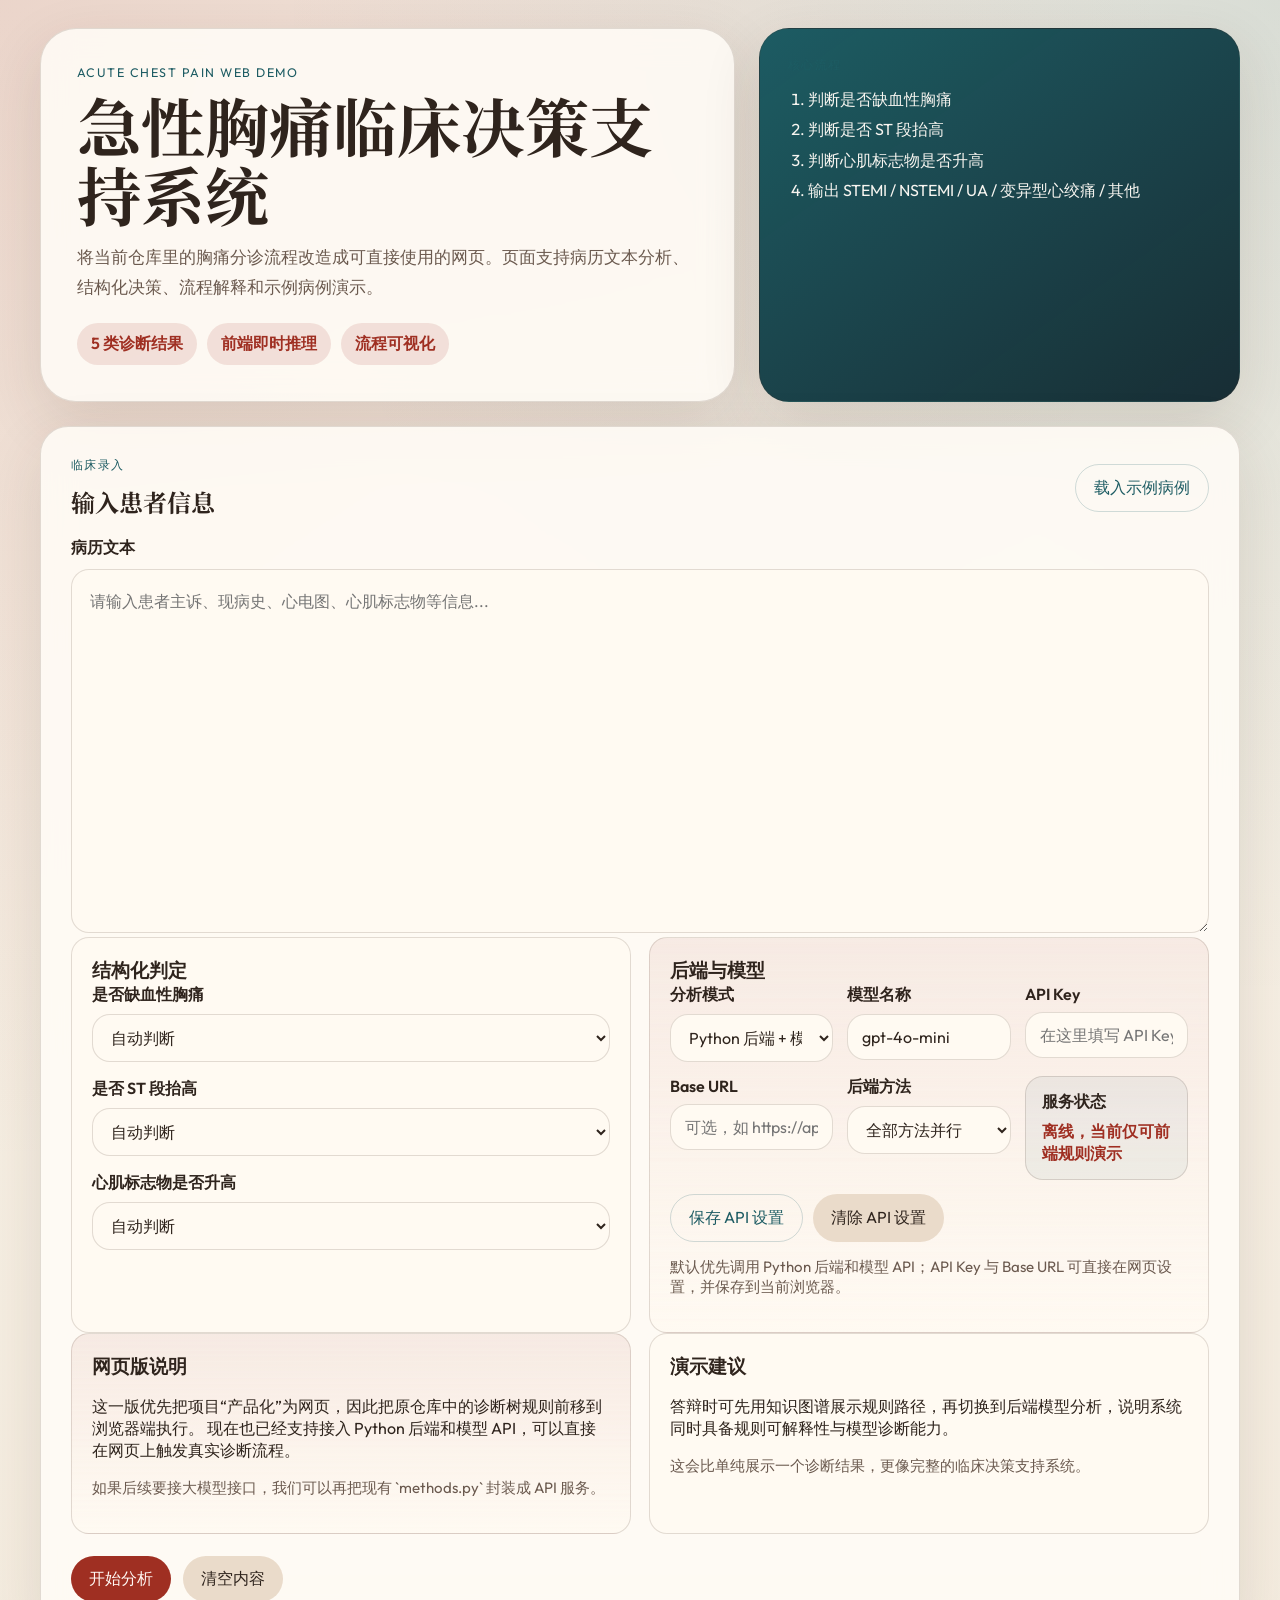
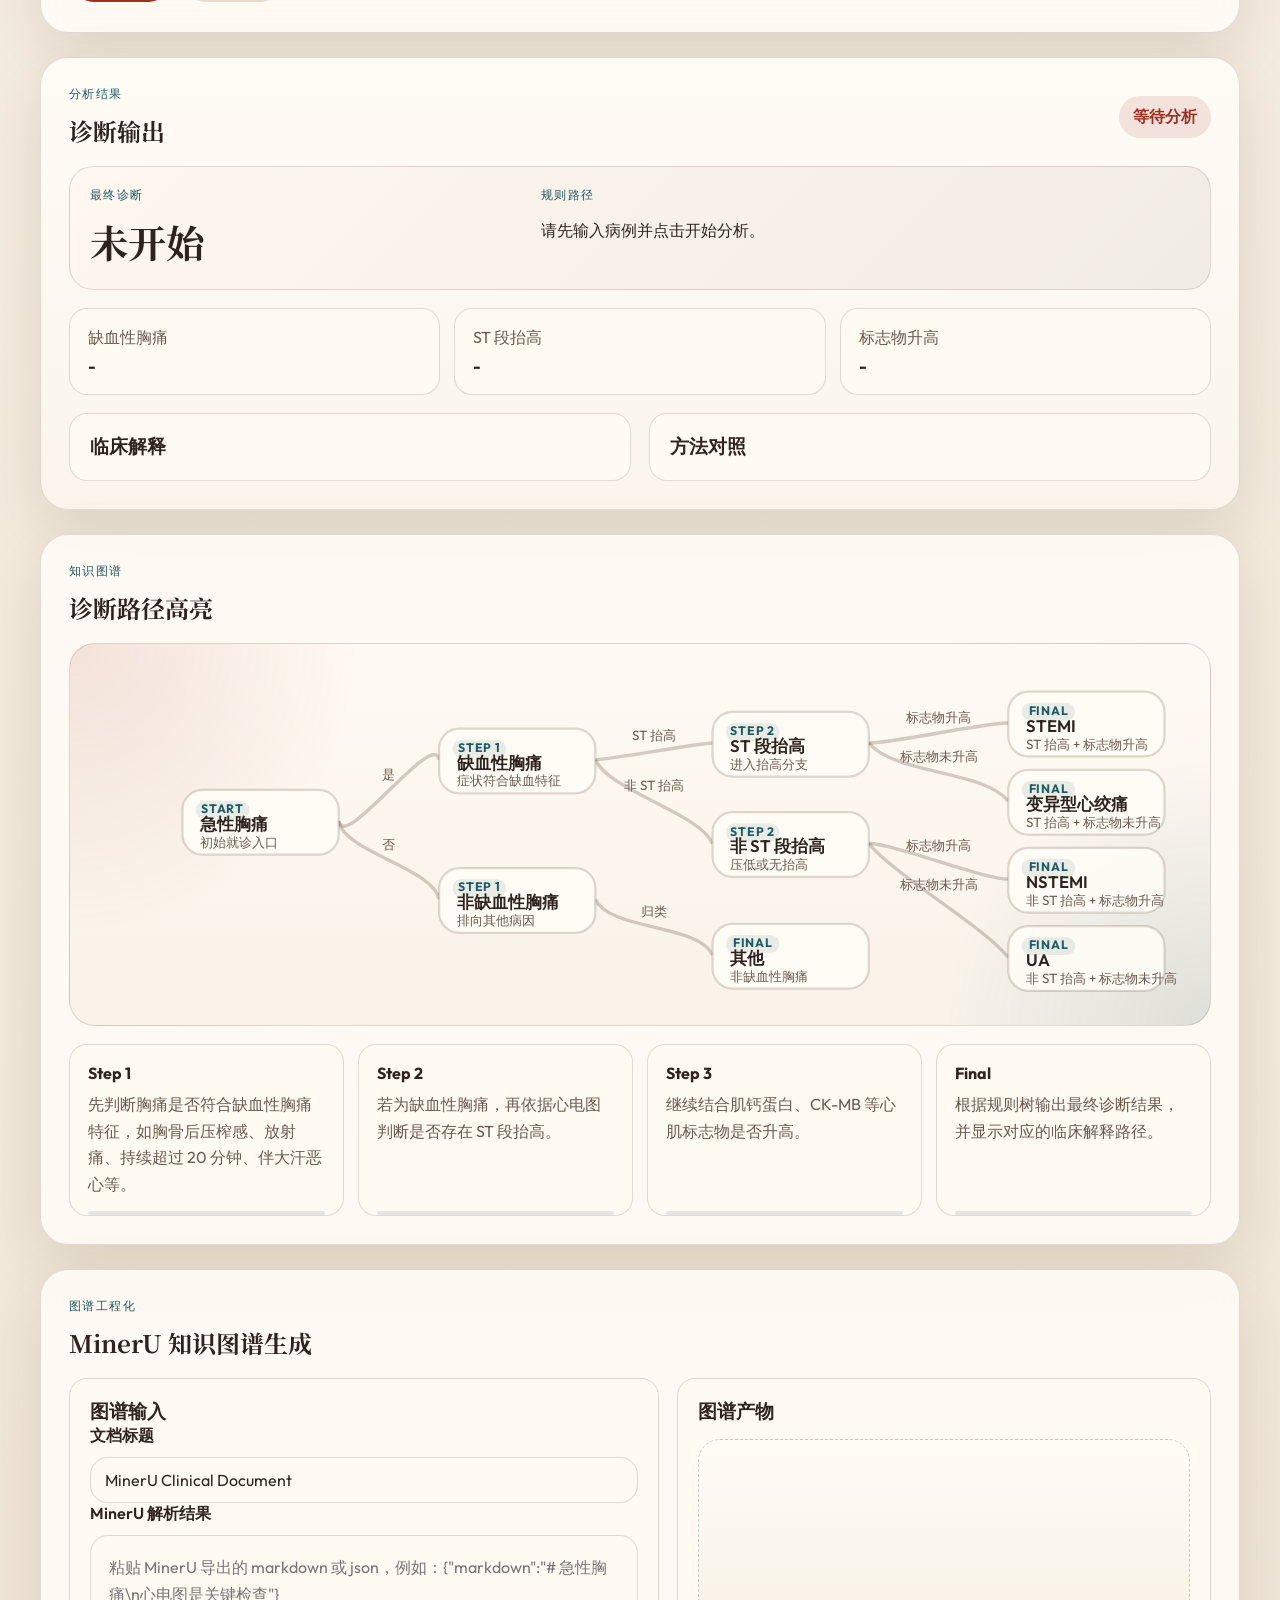
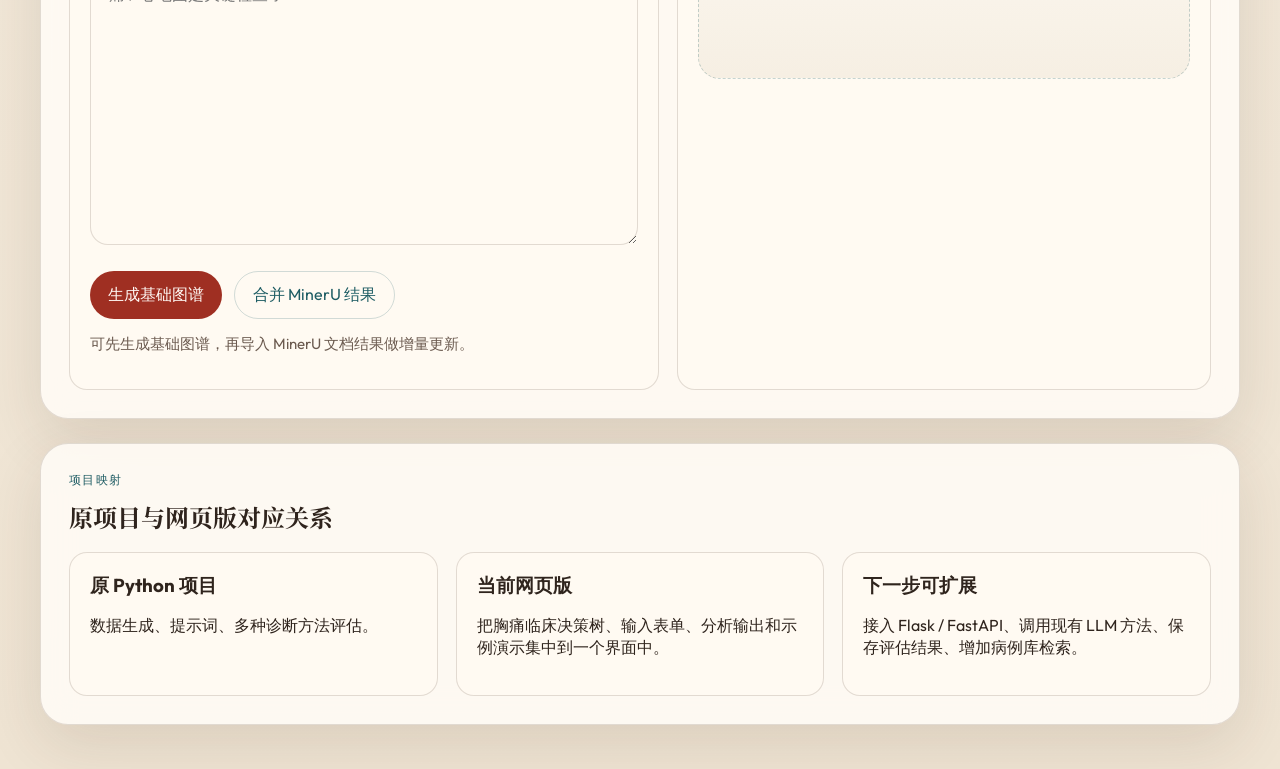
==== index.html @ d62039b8 "Applied Web Design" ====
<!DOCTYPE html>
<html lang="zh-CN">
<head>
  <meta charset="UTF-8">
  <meta name="viewport" content="width=device-width, initial-scale=1.0">
  <title>急性胸痛临床决策支持系统</title>
  <link rel="preconnect" href="https://fonts.googleapis.com">
  <link rel="preconnect" href="https://fonts.gstatic.com" crossorigin>
  <link href="https://fonts.googleapis.com/css2?family=Noto+Serif+SC:wght@400;500;600;700&family=Outfit:wght@400;500;600;700&display=swap" rel="stylesheet">
  <link rel="stylesheet" href="styles.css">
</head>
<body>
  <div class="page-shell">
    <header class="hero">
      <div class="hero-copy">
        <p class="eyebrow">Acute Chest Pain Web Demo</p>
        <h1>急性胸痛临床决策支持系统</h1>
        <p class="hero-text">
          将当前仓库里的胸痛分诊流程改造成可直接使用的网页。页面支持病历文本分析、结构化决策、流程解释和示例病例演示。
        </p>
        <div class="hero-badges">
          <span>5 类诊断结果</span>
          <span>前端即时推理</span>
          <span>流程可视化</span>
        </div>
      </div>
      <div class="hero-panel">
        <div class="hero-panel-card">
          <p class="panel-label">核心流程</p>
          <ol>
            <li>判断是否缺血性胸痛</li>
            <li>判断是否 ST 段抬高</li>
            <li>判断心肌标志物是否升高</li>
            <li>输出 STEMI / NSTEMI / UA / 变异型心绞痛 / 其他</li>
          </ol>
        </div>
      </div>
    </header>

    <main class="layout">
      <section class="card card-lg">
        <div class="section-head">
          <div>
            <p class="section-kicker">临床录入</p>
            <h2>输入患者信息</h2>
          </div>
          <button id="load-sample" class="ghost-button" type="button">载入示例病例</button>
        </div>

        <label class="field-label" for="patient-description">病历文本</label>
        <textarea id="patient-description" class="text-input" rows="12" placeholder="请输入患者主诉、现病史、心电图、心肌标志物等信息..."></textarea>

        <div class="grid-two">
          <div class="subcard">
            <h3>结构化判定</h3>
            <div class="toggle-group">
              <label>
                <span>是否缺血性胸痛</span>
                <select id="ischemic-select">
                  <option value="auto">自动判断</option>
                  <option value="yes">是</option>
                  <option value="no">否</option>
                </select>
              </label>
              <label>
                <span>是否 ST 段抬高</span>
                <select id="st-select">
                  <option value="auto">自动判断</option>
                  <option value="yes">是</option>
                  <option value="no">否</option>
                </select>
              </label>
              <label>
                <span>心肌标志物是否升高</span>
                <select id="biomarker-select">
                  <option value="auto">自动判断</option>
                  <option value="yes">是</option>
                  <option value="no">否</option>
                </select>
              </label>
            </div>
          </div>

          <div class="subcard accent-card">
            <h3>后端与模型</h3>
            <div class="backend-grid">
              <label>
                <span>分析模式</span>
                <select id="analysis-mode">
                  <option value="backend">Python 后端 + 模型 API</option>
                  <option value="frontend">前端规则兜底</option>
                </select>
              </label>
              <label>
                <span>模型名称</span>
                <input id="model-input" class="text-like-input" type="text" value="gpt-4o-mini" placeholder="如 gpt-4o-mini">
              </label>
              <label>
                <span>API Key</span>
                <input id="api-key-input" class="text-like-input" type="password" placeholder="在这里填写 API Key">
              </label>
              <label>
                <span>Base URL</span>
                <input id="base-url-input" class="text-like-input" type="text" placeholder="可选，如 https://api.openai.com/v1">
              </label>
              <label>
                <span>后端方法</span>
                <select id="backend-method">
                  <option value="all_methods">全部方法并行</option>
                  <option value="step_by_step">逐步引导</option>
                  <option value="direct">直接诊断</option>
                  <option value="direct_generation">直接生成</option>
                  <option value="intermediate_state">中间状态</option>
                  <option value="full_workflow">全流程</option>
                </select>
              </label>
              <div class="server-status-box">
                <span class="server-status-label">服务状态</span>
                <strong id="server-status">检测中</strong>
              </div>
            </div>
            <div class="api-action-row">
              <button id="save-api-settings" class="ghost-button" type="button">保存 API 设置</button>
              <button id="clear-api-settings" class="secondary-button" type="button">清除 API 设置</button>
            </div>
            <p class="mini-note">
              默认优先调用 Python 后端和模型 API；API Key 与 Base URL 可直接在网页设置，并保存到当前浏览器。
            </p>
          </div>
        </div>

        <div class="grid-two">
          <div class="subcard accent-card">
            <h3>网页版说明</h3>
            <p>
              这一版优先把项目“产品化”为网页，因此把原仓库中的诊断树规则前移到浏览器端执行。
              现在也已经支持接入 Python 后端和模型 API，可以直接在网页上触发真实诊断流程。
            </p>
            <p class="mini-note">如果后续要接大模型接口，我们可以再把现有 `methods.py` 封装成 API 服务。</p>
          </div>
          <div class="subcard">
            <h3>演示建议</h3>
            <p>答辩时可先用知识图谱展示规则路径，再切换到后端模型分析，说明系统同时具备规则可解释性与模型诊断能力。</p>
            <p class="mini-note">这会比单纯展示一个诊断结果，更像完整的临床决策支持系统。</p>
          </div>
        </div>

        <div class="action-row">
          <button id="run-diagnosis" class="primary-button" type="button">开始分析</button>
          <button id="reset-form" class="secondary-button" type="button">清空内容</button>
        </div>
      </section>

      <section class="card result-card">
        <div class="section-head">
          <div>
            <p class="section-kicker">分析结果</p>
            <h2>诊断输出</h2>
          </div>
          <span id="confidence-chip" class="status-chip">等待分析</span>
        </div>

        <div class="result-hero">
          <div>
            <p class="result-label">最终诊断</p>
            <h3 id="diagnosis-result">未开始</h3>
          </div>
          <div>
            <p class="result-label">规则路径</p>
            <p id="diagnosis-path">请先输入病例并点击开始分析。</p>
          </div>
        </div>

        <div class="grid-three" id="decision-summary">
          <article class="decision-pill">
            <span>缺血性胸痛</span>
            <strong id="ischemic-result">-</strong>
          </article>
          <article class="decision-pill">
            <span>ST 段抬高</span>
            <strong id="st-result">-</strong>
          </article>
          <article class="decision-pill">
            <span>标志物升高</span>
            <strong id="biomarker-result">-</strong>
          </article>
        </div>

        <div class="explain-grid">
          <article class="subcard">
            <h3>临床解释</h3>
            <ul id="reason-list" class="reason-list"></ul>
          </article>
          <article class="subcard">
            <h3>方法对照</h3>
            <div id="method-cards" class="method-cards"></div>
          </article>
        </div>
      </section>

      <section class="card">
        <div class="section-head">
          <div>
            <p class="section-kicker">知识图谱</p>
            <h2>诊断路径高亮</h2>
          </div>
        </div>
        <div class="knowledge-panel">
          <div id="knowledge-graph" class="knowledge-graph"></div>
          <div id="workflow" class="workflow"></div>
        </div>
      </section>

      <section class="card">
        <div class="section-head">
          <div>
            <p class="section-kicker">图谱工程化</p>
            <h2>MinerU 知识图谱生成</h2>
          </div>
        </div>
        <div class="graph-builder-grid">
          <div class="subcard">
            <h3>图谱输入</h3>
            <label class="field-label" for="mineru-title-input">文档标题</label>
            <input id="mineru-title-input" class="text-like-input" type="text" value="MinerU Clinical Document" placeholder="例如：急性胸痛临床指南">

            <label class="field-label" for="mineru-payload-input">MinerU 解析结果</label>
            <textarea id="mineru-payload-input" class="text-input mineru-textarea" rows="10" placeholder='粘贴 MinerU 导出的 markdown 或 json，例如：{"markdown":"# 急性胸痛\n心电图是关键检查"}'></textarea>

            <div class="action-row">
              <button id="build-base-graph" class="primary-button" type="button">生成基础图谱</button>
              <button id="ingest-mineru-graph" class="ghost-button" type="button">合并 MinerU 结果</button>
            </div>
            <p id="graph-build-status" class="mini-note">可先生成基础图谱，再导入 MinerU 文档结果做增量更新。</p>
          </div>

          <div class="subcard">
            <h3>图谱产物</h3>
            <div id="graph-artifacts" class="artifact-list"></div>
            <div class="preview-frame">
              <img id="graph-preview-image" class="graph-preview-image" alt="知识图谱 SVG 预览">
            </div>
          </div>
        </div>
      </section>

      <section class="card">
        <div class="section-head">
          <div>
            <p class="section-kicker">项目映射</p>
            <h2>原项目与网页版对应关系</h2>
          </div>
        </div>
        <div class="mapping-grid">
          <article class="mapping-item">
            <h3>原 Python 项目</h3>
            <p>数据生成、提示词、多种诊断方法评估。</p>
          </article>
          <article class="mapping-item">
            <h3>当前网页版</h3>
            <p>把胸痛临床决策树、输入表单、分析输出和示例演示集中到一个界面中。</p>
          </article>
          <article class="mapping-item">
            <h3>下一步可扩展</h3>
            <p>接入 Flask / FastAPI、调用现有 LLM 方法、保存评估结果、增加病例库检索。</p>
          </article>
        </div>
      </section>
    </main>
  </div>

  <script src="app.js"></script>
</body>
</html>
---- styles.css ----
:root {
  --bg: #f7f1e8;
  --bg-accent: #efe2d1;
  --surface: rgba(255, 252, 246, 0.88);
  --surface-strong: #fffaf2;
  --ink: #2f241d;
  --muted: #6b5a4f;
  --line: rgba(77, 54, 38, 0.16);
  --primary: #9f2f22;
  --primary-soft: rgba(159, 47, 34, 0.12);
  --secondary: #1d5c63;
  --good: #245c3f;
  --warn: #8f4a16;
  --shadow: 0 20px 60px rgba(67, 40, 21, 0.12);
  --radius-lg: 28px;
  --radius-md: 18px;
  --radius-sm: 12px;
}

* {
  box-sizing: border-box;
}

body {
  margin: 0;
  font-family: "Outfit", "Segoe UI", sans-serif;
  color: var(--ink);
  background:
    radial-gradient(circle at top left, rgba(159, 47, 34, 0.15), transparent 28%),
    radial-gradient(circle at top right, rgba(29, 92, 99, 0.14), transparent 24%),
    linear-gradient(180deg, #f8f2e8 0%, #efe4d3 100%);
}

button,
input,
select,
textarea {
  font: inherit;
}

.page-shell {
  width: min(1200px, calc(100% - 32px));
  margin: 0 auto;
  padding: 28px 0 44px;
}

.hero {
  display: grid;
  grid-template-columns: 1.3fr 0.9fr;
  gap: 24px;
  align-items: stretch;
  margin-bottom: 24px;
}

.hero-copy,
.hero-panel-card,
.card {
  background: var(--surface);
  backdrop-filter: blur(16px);
  border: 1px solid var(--line);
  box-shadow: var(--shadow);
}

.hero-copy {
  border-radius: 36px;
  padding: 36px;
}

.eyebrow,
.section-kicker,
.panel-label,
.result-label {
  margin: 0 0 10px;
  text-transform: uppercase;
  letter-spacing: 0.12em;
  font-size: 0.78rem;
  color: var(--secondary);
}

.hero h1,
.card h2,
.result-hero h3 {
  font-family: "Noto Serif SC", serif;
}

.hero h1 {
  margin: 0 0 14px;
  font-size: clamp(2.2rem, 5vw, 4rem);
  line-height: 1.08;
}

.hero-text {
  max-width: 60ch;
  margin: 0;
  color: var(--muted);
  font-size: 1.05rem;
  line-height: 1.75;
}

.hero-badges {
  display: flex;
  flex-wrap: wrap;
  gap: 10px;
  margin-top: 22px;
}

.hero-badges span,
.status-chip {
  display: inline-flex;
  align-items: center;
  border-radius: 999px;
  padding: 10px 14px;
  background: var(--primary-soft);
  color: var(--primary);
  font-weight: 600;
}

.hero-panel {
  display: flex;
}

.hero-panel-card {
  width: 100%;
  border-radius: 30px;
  padding: 28px;
  background:
    linear-gradient(145deg, rgba(29, 92, 99, 0.92), rgba(23, 40, 47, 0.9)),
    var(--secondary);
  color: #f7f5f0;
}

.hero-panel-card ol {
  margin: 0;
  padding-left: 20px;
  line-height: 1.9;
}

.layout {
  display: grid;
  gap: 24px;
}

.card {
  border-radius: var(--radius-lg);
  padding: 28px;
}

.card-lg {
  padding: 30px;
}

.section-head {
  display: flex;
  align-items: center;
  justify-content: space-between;
  gap: 14px;
  margin-bottom: 18px;
}

.section-head h2,
.subcard h3,
.mapping-item h3 {
  margin: 0;
}

.field-label {
  display: block;
  margin-bottom: 10px;
  font-weight: 600;
}

.text-input,
select,
.text-like-input {
  width: 100%;
  border: 1px solid var(--line);
  border-radius: var(--radius-md);
  background: var(--surface-strong);
  color: var(--ink);
}

.text-input,
select {
  width: 100%;
}

.text-input {
  padding: 18px;
  line-height: 1.7;
  resize: vertical;
  min-height: 220px;
}

.grid-two,
.explain-grid,
.mapping-grid {
  display: grid;
  gap: 18px;
}

.grid-two,
.explain-grid {
  grid-template-columns: repeat(2, minmax(0, 1fr));
}

.subcard,
.mapping-item,
.decision-pill,
.method-item {
  border: 1px solid var(--line);
  border-radius: var(--radius-md);
  background: var(--surface-strong);
}

.subcard {
  padding: 20px;
}

.accent-card {
  background: linear-gradient(180deg, rgba(159, 47, 34, 0.08), rgba(255, 250, 242, 1));
}

.mini-note {
  color: var(--muted);
  font-size: 0.94rem;
}

.toggle-group {
  display: grid;
  gap: 16px;
}

.toggle-group label span {
  display: block;
  margin-bottom: 8px;
  font-weight: 600;
}

select {
  padding: 12px 14px;
}

.text-like-input {
  padding: 12px 14px;
}

.backend-grid {
  display: grid;
  gap: 14px;
  grid-template-columns: repeat(3, minmax(0, 1fr));
}

.backend-grid label span,
.server-status-label {
  display: block;
  margin-bottom: 8px;
  font-weight: 600;
}

.server-status-box {
  border: 1px solid var(--line);
  border-radius: var(--radius-md);
  background: rgba(29, 92, 99, 0.06);
  padding: 14px 16px;
}

.server-status-box strong {
  display: block;
  font-size: 1rem;
  color: var(--secondary);
}

.api-action-row {
  display: flex;
  flex-wrap: wrap;
  gap: 10px;
  margin-top: 14px;
}

.action-row {
  display: flex;
  flex-wrap: wrap;
  gap: 12px;
  margin-top: 22px;
}

.primary-button,
.secondary-button,
.ghost-button {
  border: none;
  border-radius: 999px;
  padding: 12px 18px;
  cursor: pointer;
  transition: transform 160ms ease, opacity 160ms ease, background 160ms ease;
}

.primary-button:hover,
.secondary-button:hover,
.ghost-button:hover {
  transform: translateY(-1px);
}

.primary-button {
  background: var(--primary);
  color: #fff8f4;
}

.secondary-button {
  background: #eadbca;
  color: var(--ink);
}

.ghost-button {
  background: transparent;
  color: var(--secondary);
  border: 1px solid rgba(29, 92, 99, 0.2);
}

.result-card {
  background:
    linear-gradient(180deg, rgba(255, 252, 246, 0.96), rgba(250, 244, 236, 0.96)),
    var(--surface);
}

.result-hero {
  display: grid;
  grid-template-columns: 0.8fr 1.2fr;
  gap: 18px;
  margin-bottom: 18px;
  padding: 20px;
  border-radius: 24px;
  background: linear-gradient(135deg, rgba(255, 247, 240, 1), rgba(241, 236, 228, 1));
  border: 1px solid var(--line);
}

.result-hero h3 {
  margin: 0;
  font-size: clamp(1.8rem, 3vw, 2.6rem);
}

.result-hero p:last-child {
  margin-bottom: 0;
}

.grid-three {
  display: grid;
  grid-template-columns: repeat(3, minmax(0, 1fr));
  gap: 14px;
  margin-bottom: 18px;
}

.decision-pill {
  padding: 18px;
}

.decision-pill span,
.method-item span {
  display: block;
  color: var(--muted);
  margin-bottom: 6px;
}

.decision-pill strong,
.method-item strong {
  font-size: 1.04rem;
}

.reason-list {
  margin: 0;
  padding-left: 18px;
  line-height: 1.8;
}

.method-cards {
  display: grid;
  gap: 12px;
}

.method-item {
  padding: 14px 16px;
}

.workflow {
  display: grid;
  grid-template-columns: repeat(4, minmax(0, 1fr));
  gap: 14px;
}

.knowledge-panel {
  display: grid;
  gap: 18px;
}

.knowledge-graph {
  border: 1px solid var(--line);
  border-radius: 26px;
  background:
    radial-gradient(circle at top left, rgba(159, 47, 34, 0.12), transparent 24%),
    radial-gradient(circle at bottom right, rgba(29, 92, 99, 0.12), transparent 22%),
    linear-gradient(180deg, rgba(255, 250, 243, 1), rgba(248, 242, 233, 1));
  padding: 12px;
  overflow-x: auto;
}

.knowledge-svg {
  width: 100%;
  min-width: 980px;
  height: auto;
  display: block;
}

.graph-edge {
  stroke: rgba(77, 54, 38, 0.24);
  stroke-width: 3;
  fill: none;
  transition: stroke 180ms ease, stroke-width 180ms ease, opacity 180ms ease;
}

.graph-edge.active {
  stroke: var(--primary);
  stroke-width: 6;
}

.graph-edge.dimmed {
  opacity: 0.22;
}

.graph-node {
  transition: transform 180ms ease, opacity 180ms ease;
}

.graph-node.dimmed {
  opacity: 0.42;
}

.graph-node-card {
  fill: rgba(255, 252, 246, 0.96);
  stroke: rgba(77, 54, 38, 0.18);
  stroke-width: 2;
}

.graph-node.active .graph-node-card {
  fill: rgba(159, 47, 34, 0.12);
  stroke: var(--primary);
  stroke-width: 3;
  filter: drop-shadow(0 12px 22px rgba(159, 47, 34, 0.18));
}

.graph-node.final-active .graph-node-card {
  fill: rgba(29, 92, 99, 0.12);
  stroke: var(--secondary);
}

.graph-node-label {
  font-family: "Outfit", "Segoe UI", sans-serif;
  font-size: 15px;
  font-weight: 600;
  fill: var(--ink);
}

.graph-node-desc {
  font-family: "Outfit", "Segoe UI", sans-serif;
  font-size: 12px;
  fill: var(--muted);
}

.graph-badge {
  fill: rgba(29, 92, 99, 0.1);
}

.graph-badge-text {
  font-family: "Outfit", "Segoe UI", sans-serif;
  font-size: 11px;
  font-weight: 700;
  letter-spacing: 0.06em;
  fill: var(--secondary);
}

.workflow-step {
  position: relative;
  padding: 18px;
  border-radius: var(--radius-md);
  background: var(--surface-strong);
  border: 1px solid var(--line);
  overflow: hidden;
}

.workflow-step::after {
  content: "";
  position: absolute;
  inset: auto 18px 0 18px;
  height: 4px;
  border-radius: 999px;
  background: rgba(29, 92, 99, 0.12);
}

.workflow-step.active::after {
  background: linear-gradient(90deg, var(--primary), #d17d48);
}

.workflow-step h3 {
  margin: 0 0 8px;
  font-size: 1rem;
}

.workflow-step p {
  margin: 0;
  color: var(--muted);
  line-height: 1.65;
}

.mapping-grid {
  grid-template-columns: repeat(3, minmax(0, 1fr));
}

.mapping-item {
  padding: 20px;
}

.graph-builder-grid {
  display: grid;
  grid-template-columns: 1.05fr 0.95fr;
  gap: 18px;
}

.mineru-textarea {
  min-height: 220px;
}

.artifact-list {
  display: grid;
  gap: 10px;
  margin-bottom: 14px;
}

.artifact-item {
  display: flex;
  align-items: center;
  justify-content: space-between;
  gap: 10px;
  padding: 12px 14px;
  border: 1px solid var(--line);
  border-radius: var(--radius-md);
  background: var(--surface-strong);
}

.artifact-item span {
  color: var(--muted);
  font-size: 0.92rem;
}

.artifact-item a {
  color: var(--secondary);
  text-decoration: none;
  font-weight: 600;
}

.preview-frame {
  border: 1px dashed rgba(29, 92, 99, 0.25);
  border-radius: 22px;
  background: linear-gradient(180deg, rgba(255, 252, 246, 0.9), rgba(245, 237, 225, 0.9));
  padding: 14px;
  min-height: 240px;
  display: flex;
  align-items: center;
  justify-content: center;
}

.graph-preview-image {
  max-width: 100%;
  max-height: 420px;
  display: none;
  border-radius: 14px;
}

@media (max-width: 980px) {
  .hero,
  .grid-two,
  .explain-grid,
  .grid-three,
  .backend-grid,
  .graph-builder-grid,
  .workflow,
  .mapping-grid,
  .result-hero {
    grid-template-columns: 1fr;
  }

  .knowledge-svg {
    min-width: 760px;
  }

  .page-shell {
    width: min(100% - 20px, 1200px);
  }

  .hero-copy,
  .card {
    padding: 22px;
  }
}
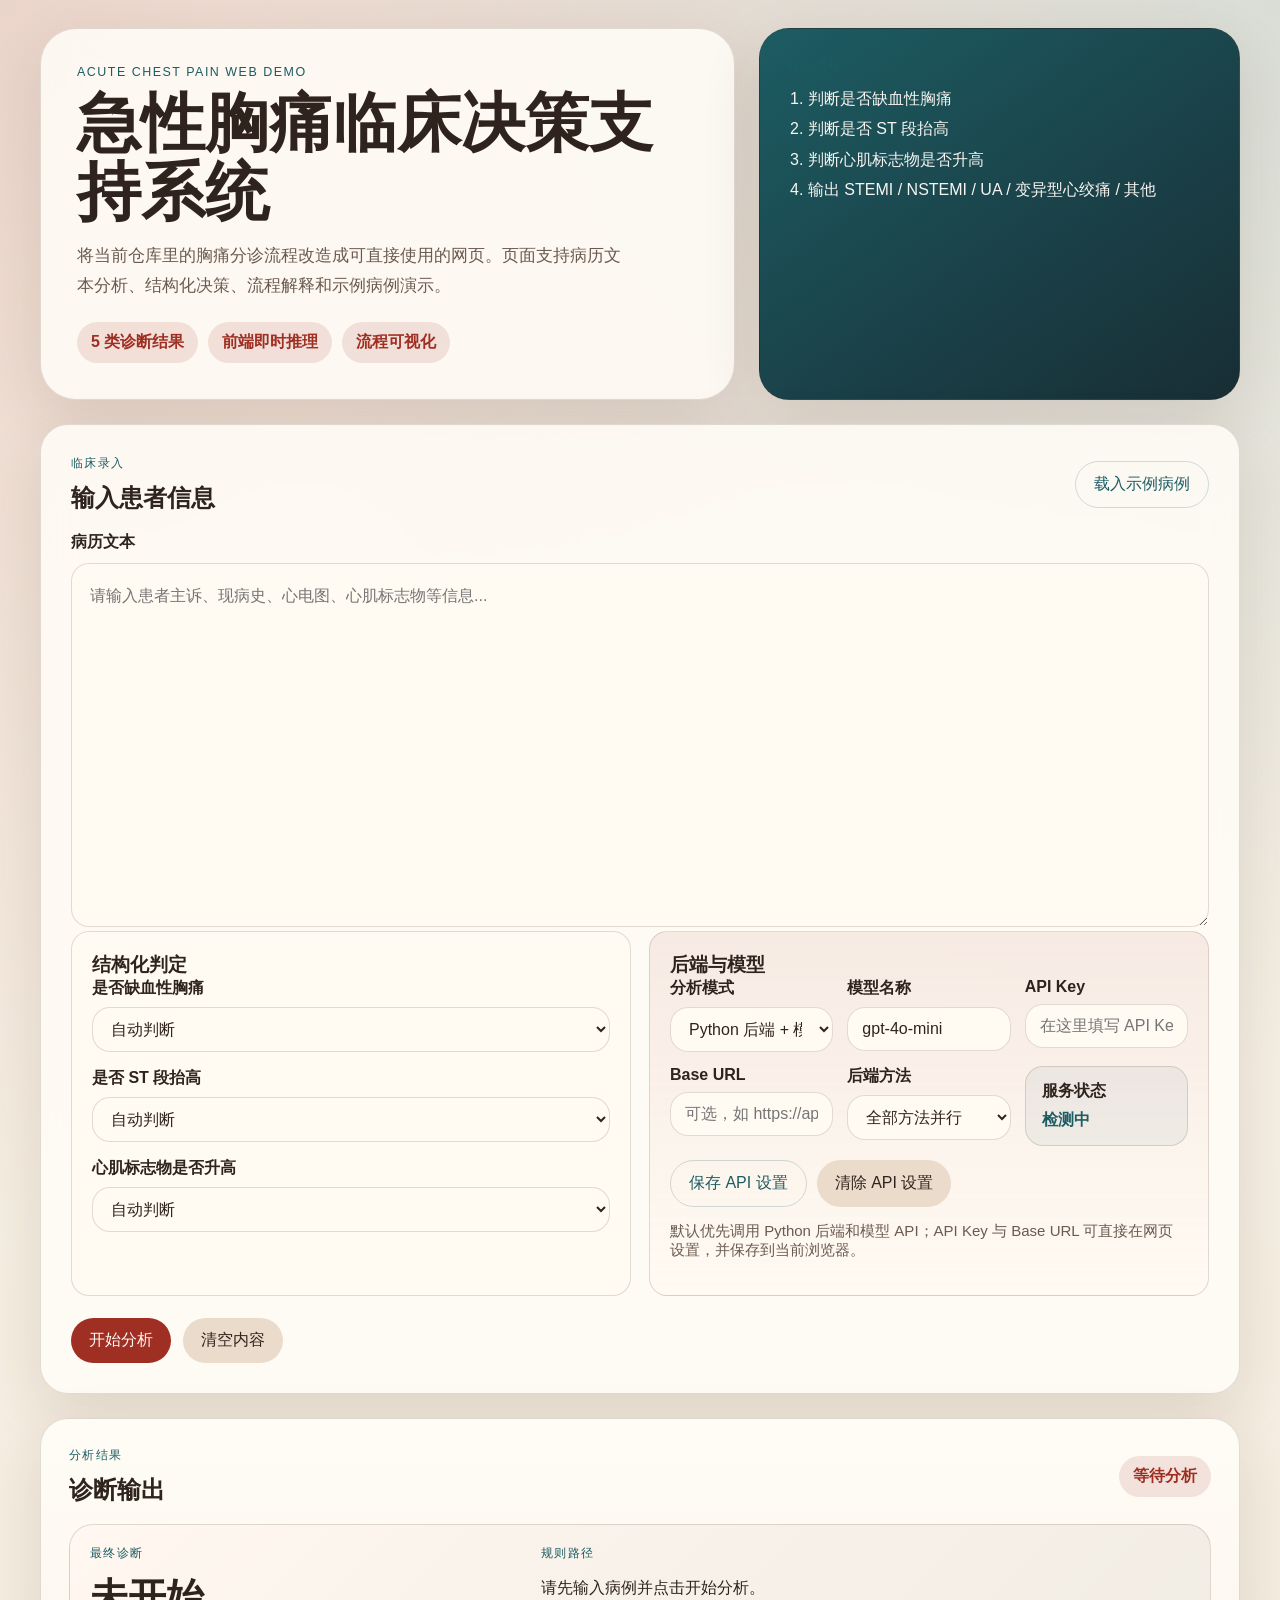
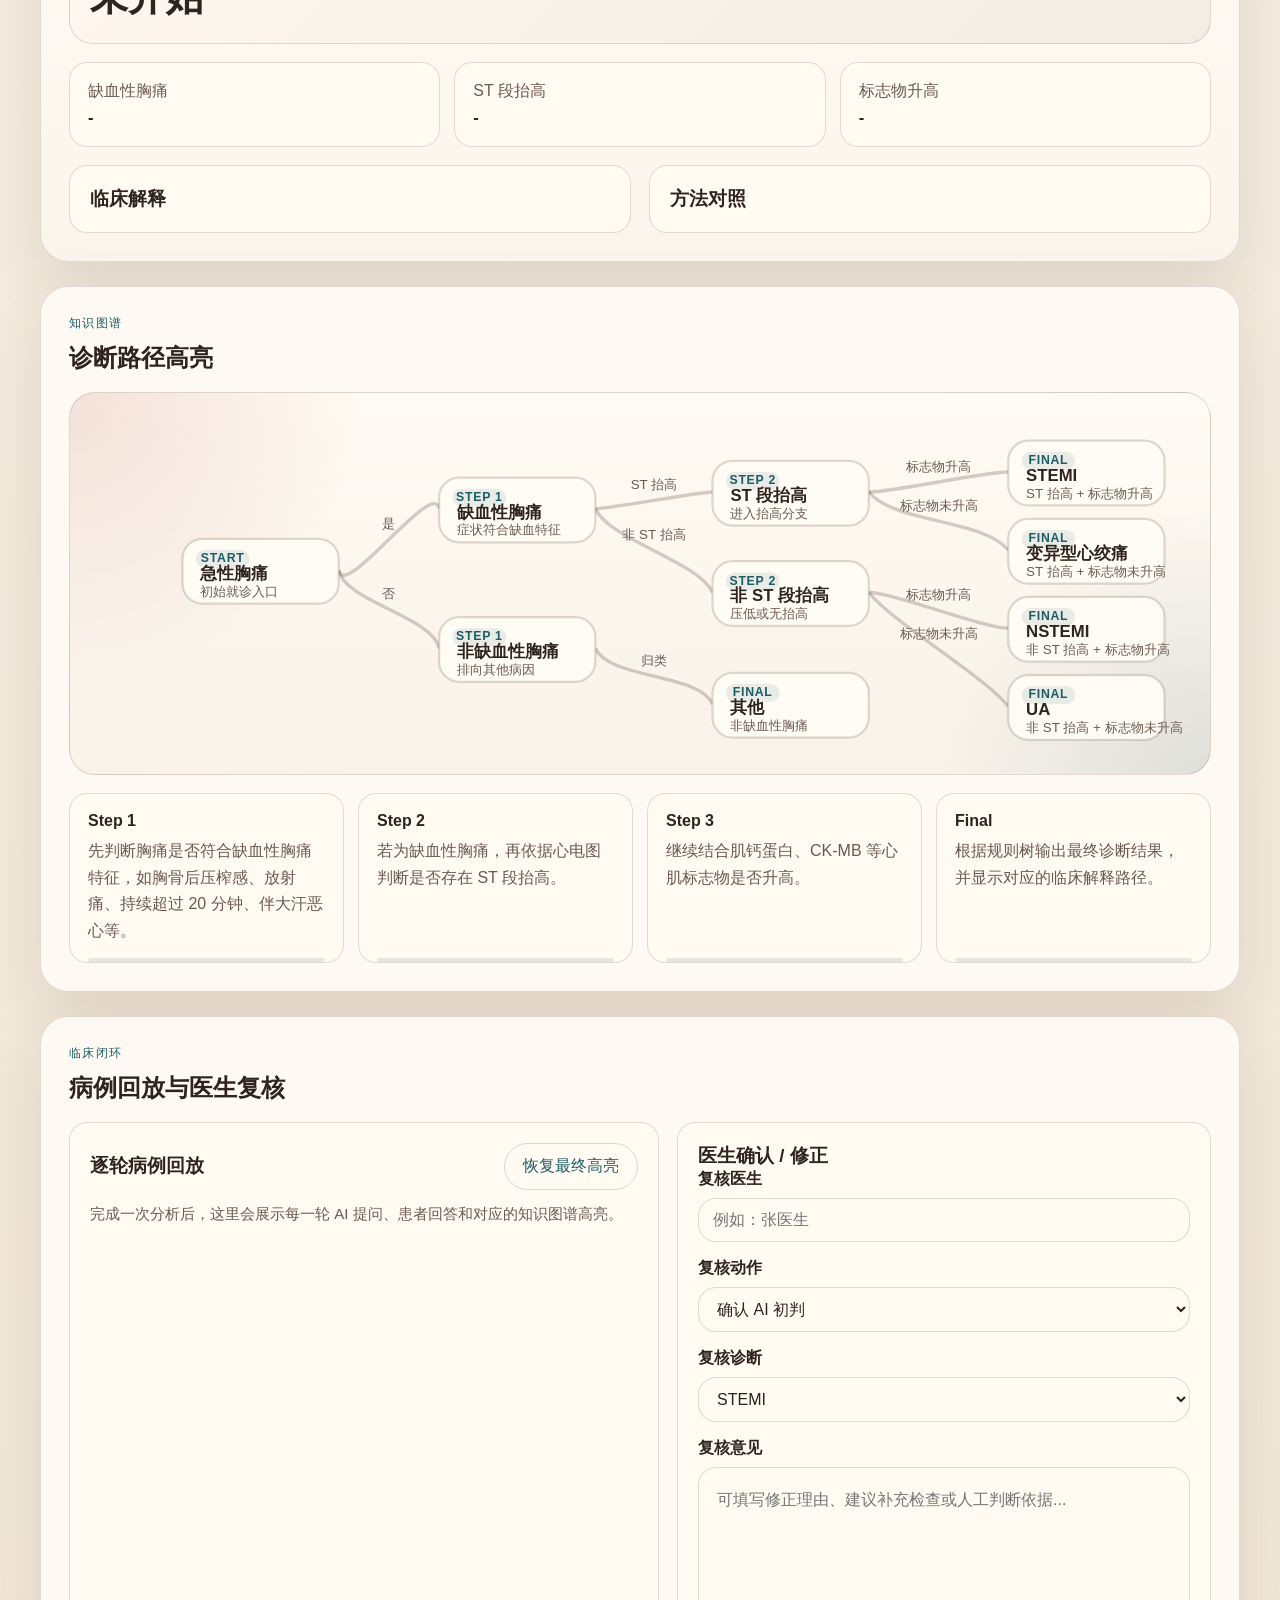
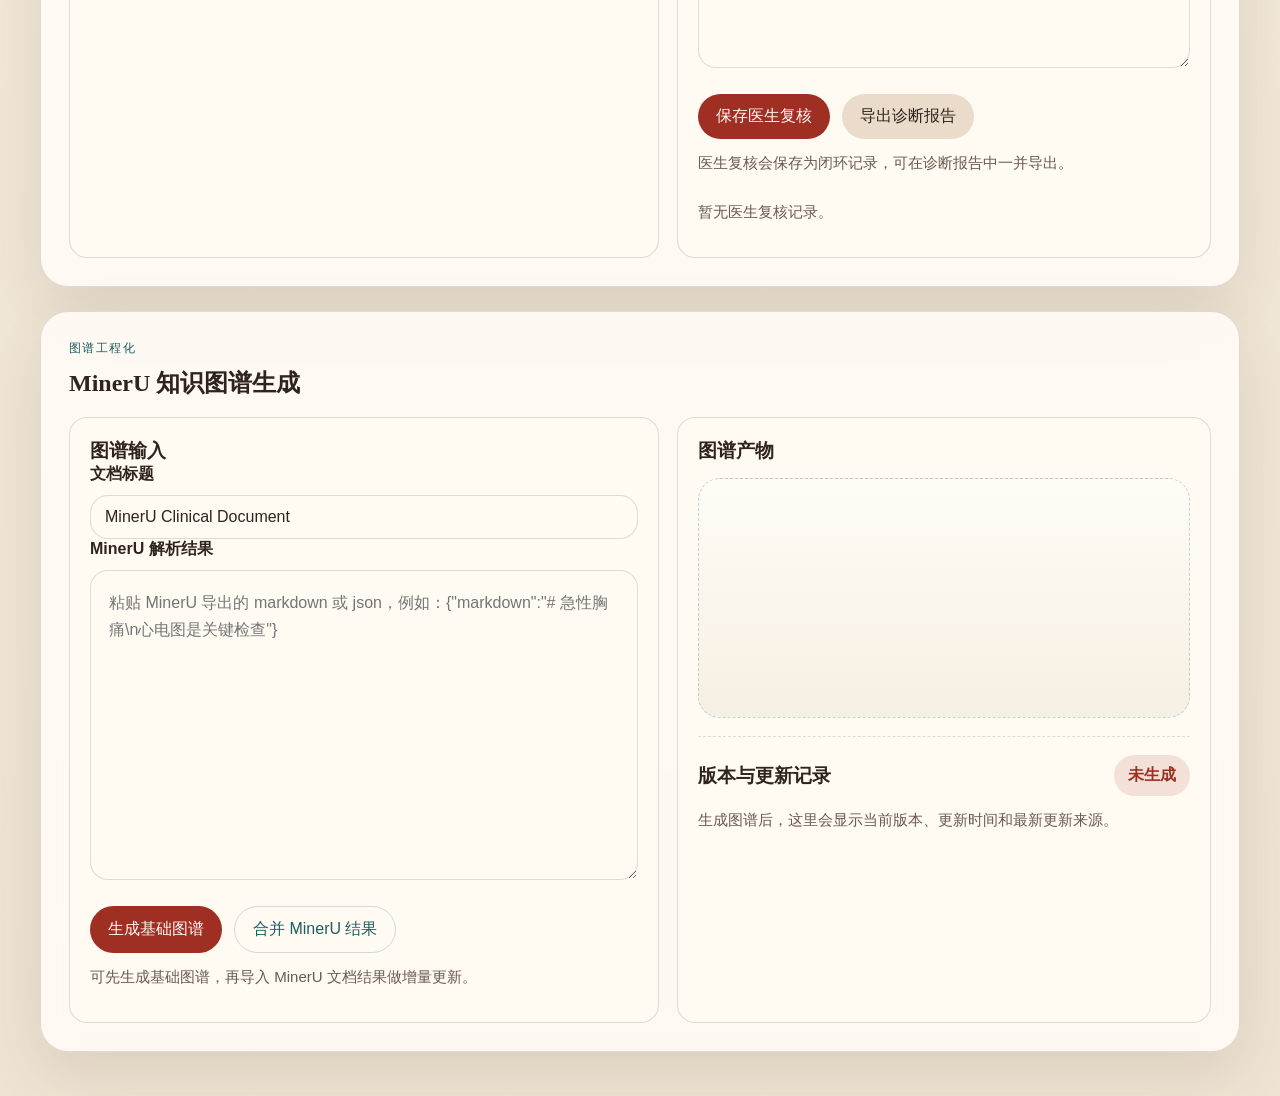
==== commit d85ca3fb: "Improved Web Design" ====
--- a/index.html
+++ b/index.html
@@ -1,274 +1,12 @@
-<!DOCTYPE html>
+﻿<!DOCTYPE html>
 <html lang="zh-CN">
 <head>
   <meta charset="UTF-8">
+  <meta http-equiv="refresh" content="0; url=frontend/index.html">
   <meta name="viewport" content="width=device-width, initial-scale=1.0">
-  <title>急性胸痛临床决策支持系统</title>
-  <link rel="preconnect" href="https://fonts.googleapis.com">
-  <link rel="preconnect" href="https://fonts.gstatic.com" crossorigin>
-  <link href="https://fonts.googleapis.com/css2?family=Noto+Serif+SC:wght@400;500;600;700&family=Outfit:wght@400;500;600;700&display=swap" rel="stylesheet">
-  <link rel="stylesheet" href="styles.css">
+  <title>Acute Chest Pain Web Demo</title>
 </head>
 <body>
-  <div class="page-shell">
-    <header class="hero">
-      <div class="hero-copy">
-        <p class="eyebrow">Acute Chest Pain Web Demo</p>
-        <h1>急性胸痛临床决策支持系统</h1>
-        <p class="hero-text">
-          将当前仓库里的胸痛分诊流程改造成可直接使用的网页。页面支持病历文本分析、结构化决策、流程解释和示例病例演示。
-        </p>
-        <div class="hero-badges">
-          <span>5 类诊断结果</span>
-          <span>前端即时推理</span>
-          <span>流程可视化</span>
-        </div>
-      </div>
-      <div class="hero-panel">
-        <div class="hero-panel-card">
-          <p class="panel-label">核心流程</p>
-          <ol>
-            <li>判断是否缺血性胸痛</li>
-            <li>判断是否 ST 段抬高</li>
-            <li>判断心肌标志物是否升高</li>
-            <li>输出 STEMI / NSTEMI / UA / 变异型心绞痛 / 其他</li>
-          </ol>
-        </div>
-      </div>
-    </header>
-
-    <main class="layout">
-      <section class="card card-lg">
-        <div class="section-head">
-          <div>
-            <p class="section-kicker">临床录入</p>
-            <h2>输入患者信息</h2>
-          </div>
-          <button id="load-sample" class="ghost-button" type="button">载入示例病例</button>
-        </div>
-
-        <label class="field-label" for="patient-description">病历文本</label>
-        <textarea id="patient-description" class="text-input" rows="12" placeholder="请输入患者主诉、现病史、心电图、心肌标志物等信息..."></textarea>
-
-        <div class="grid-two">
-          <div class="subcard">
-            <h3>结构化判定</h3>
-            <div class="toggle-group">
-              <label>
-                <span>是否缺血性胸痛</span>
-                <select id="ischemic-select">
-                  <option value="auto">自动判断</option>
-                  <option value="yes">是</option>
-                  <option value="no">否</option>
-                </select>
-              </label>
-              <label>
-                <span>是否 ST 段抬高</span>
-                <select id="st-select">
-                  <option value="auto">自动判断</option>
-                  <option value="yes">是</option>
-                  <option value="no">否</option>
-                </select>
-              </label>
-              <label>
-                <span>心肌标志物是否升高</span>
-                <select id="biomarker-select">
-                  <option value="auto">自动判断</option>
-                  <option value="yes">是</option>
-                  <option value="no">否</option>
-                </select>
-              </label>
-            </div>
-          </div>
-
-          <div class="subcard accent-card">
-            <h3>后端与模型</h3>
-            <div class="backend-grid">
-              <label>
-                <span>分析模式</span>
-                <select id="analysis-mode">
-                  <option value="backend">Python 后端 + 模型 API</option>
-                  <option value="frontend">前端规则兜底</option>
-                </select>
-              </label>
-              <label>
-                <span>模型名称</span>
-                <input id="model-input" class="text-like-input" type="text" value="gpt-4o-mini" placeholder="如 gpt-4o-mini">
-              </label>
-              <label>
-                <span>API Key</span>
-                <input id="api-key-input" class="text-like-input" type="password" placeholder="在这里填写 API Key">
-              </label>
-              <label>
-                <span>Base URL</span>
-                <input id="base-url-input" class="text-like-input" type="text" placeholder="可选，如 https://api.openai.com/v1">
-              </label>
-              <label>
-                <span>后端方法</span>
-                <select id="backend-method">
-                  <option value="all_methods">全部方法并行</option>
-                  <option value="step_by_step">逐步引导</option>
-                  <option value="direct">直接诊断</option>
-                  <option value="direct_generation">直接生成</option>
-                  <option value="intermediate_state">中间状态</option>
-                  <option value="full_workflow">全流程</option>
-                </select>
-              </label>
-              <div class="server-status-box">
-                <span class="server-status-label">服务状态</span>
-                <strong id="server-status">检测中</strong>
-              </div>
-            </div>
-            <div class="api-action-row">
-              <button id="save-api-settings" class="ghost-button" type="button">保存 API 设置</button>
-              <button id="clear-api-settings" class="secondary-button" type="button">清除 API 设置</button>
-            </div>
-            <p class="mini-note">
-              默认优先调用 Python 后端和模型 API；API Key 与 Base URL 可直接在网页设置，并保存到当前浏览器。
-            </p>
-          </div>
-        </div>
-
-        <div class="grid-two">
-          <div class="subcard accent-card">
-            <h3>网页版说明</h3>
-            <p>
-              这一版优先把项目“产品化”为网页，因此把原仓库中的诊断树规则前移到浏览器端执行。
-              现在也已经支持接入 Python 后端和模型 API，可以直接在网页上触发真实诊断流程。
-            </p>
-            <p class="mini-note">如果后续要接大模型接口，我们可以再把现有 `methods.py` 封装成 API 服务。</p>
-          </div>
-          <div class="subcard">
-            <h3>演示建议</h3>
-            <p>答辩时可先用知识图谱展示规则路径，再切换到后端模型分析，说明系统同时具备规则可解释性与模型诊断能力。</p>
-            <p class="mini-note">这会比单纯展示一个诊断结果，更像完整的临床决策支持系统。</p>
-          </div>
-        </div>
-
-        <div class="action-row">
-          <button id="run-diagnosis" class="primary-button" type="button">开始分析</button>
-          <button id="reset-form" class="secondary-button" type="button">清空内容</button>
-        </div>
-      </section>
-
-      <section class="card result-card">
-        <div class="section-head">
-          <div>
-            <p class="section-kicker">分析结果</p>
-            <h2>诊断输出</h2>
-          </div>
-          <span id="confidence-chip" class="status-chip">等待分析</span>
-        </div>
-
-        <div class="result-hero">
-          <div>
-            <p class="result-label">最终诊断</p>
-            <h3 id="diagnosis-result">未开始</h3>
-          </div>
-          <div>
-            <p class="result-label">规则路径</p>
-            <p id="diagnosis-path">请先输入病例并点击开始分析。</p>
-          </div>
-        </div>
-
-        <div class="grid-three" id="decision-summary">
-          <article class="decision-pill">
-            <span>缺血性胸痛</span>
-            <strong id="ischemic-result">-</strong>
-          </article>
-          <article class="decision-pill">
-            <span>ST 段抬高</span>
-            <strong id="st-result">-</strong>
-          </article>
-          <article class="decision-pill">
-            <span>标志物升高</span>
-            <strong id="biomarker-result">-</strong>
-          </article>
-        </div>
-
-        <div class="explain-grid">
-          <article class="subcard">
-            <h3>临床解释</h3>
-            <ul id="reason-list" class="reason-list"></ul>
-          </article>
-          <article class="subcard">
-            <h3>方法对照</h3>
-            <div id="method-cards" class="method-cards"></div>
-          </article>
-        </div>
-      </section>
-
-      <section class="card">
-        <div class="section-head">
-          <div>
-            <p class="section-kicker">知识图谱</p>
-            <h2>诊断路径高亮</h2>
-          </div>
-        </div>
-        <div class="knowledge-panel">
-          <div id="knowledge-graph" class="knowledge-graph"></div>
-          <div id="workflow" class="workflow"></div>
-        </div>
-      </section>
-
-      <section class="card">
-        <div class="section-head">
-          <div>
-            <p class="section-kicker">图谱工程化</p>
-            <h2>MinerU 知识图谱生成</h2>
-          </div>
-        </div>
-        <div class="graph-builder-grid">
-          <div class="subcard">
-            <h3>图谱输入</h3>
-            <label class="field-label" for="mineru-title-input">文档标题</label>
-            <input id="mineru-title-input" class="text-like-input" type="text" value="MinerU Clinical Document" placeholder="例如：急性胸痛临床指南">
-
-            <label class="field-label" for="mineru-payload-input">MinerU 解析结果</label>
-            <textarea id="mineru-payload-input" class="text-input mineru-textarea" rows="10" placeholder='粘贴 MinerU 导出的 markdown 或 json，例如：{"markdown":"# 急性胸痛\n心电图是关键检查"}'></textarea>
-
-            <div class="action-row">
-              <button id="build-base-graph" class="primary-button" type="button">生成基础图谱</button>
-              <button id="ingest-mineru-graph" class="ghost-button" type="button">合并 MinerU 结果</button>
-            </div>
-            <p id="graph-build-status" class="mini-note">可先生成基础图谱，再导入 MinerU 文档结果做增量更新。</p>
-          </div>
-
-          <div class="subcard">
-            <h3>图谱产物</h3>
-            <div id="graph-artifacts" class="artifact-list"></div>
-            <div class="preview-frame">
-              <img id="graph-preview-image" class="graph-preview-image" alt="知识图谱 SVG 预览">
-            </div>
-          </div>
-        </div>
-      </section>
-
-      <section class="card">
-        <div class="section-head">
-          <div>
-            <p class="section-kicker">项目映射</p>
-            <h2>原项目与网页版对应关系</h2>
-          </div>
-        </div>
-        <div class="mapping-grid">
-          <article class="mapping-item">
-            <h3>原 Python 项目</h3>
-            <p>数据生成、提示词、多种诊断方法评估。</p>
-          </article>
-          <article class="mapping-item">
-            <h3>当前网页版</h3>
-            <p>把胸痛临床决策树、输入表单、分析输出和示例演示集中到一个界面中。</p>
-          </article>
-          <article class="mapping-item">
-            <h3>下一步可扩展</h3>
-            <p>接入 Flask / FastAPI、调用现有 LLM 方法、保存评估结果、增加病例库检索。</p>
-          </article>
-        </div>
-      </section>
-    </main>
-  </div>
-
-  <script src="app.js"></script>
+  <p>页面已迁移到 <a href="frontend/index.html">frontend/index.html</a>。</p>
 </body>
 </html>
